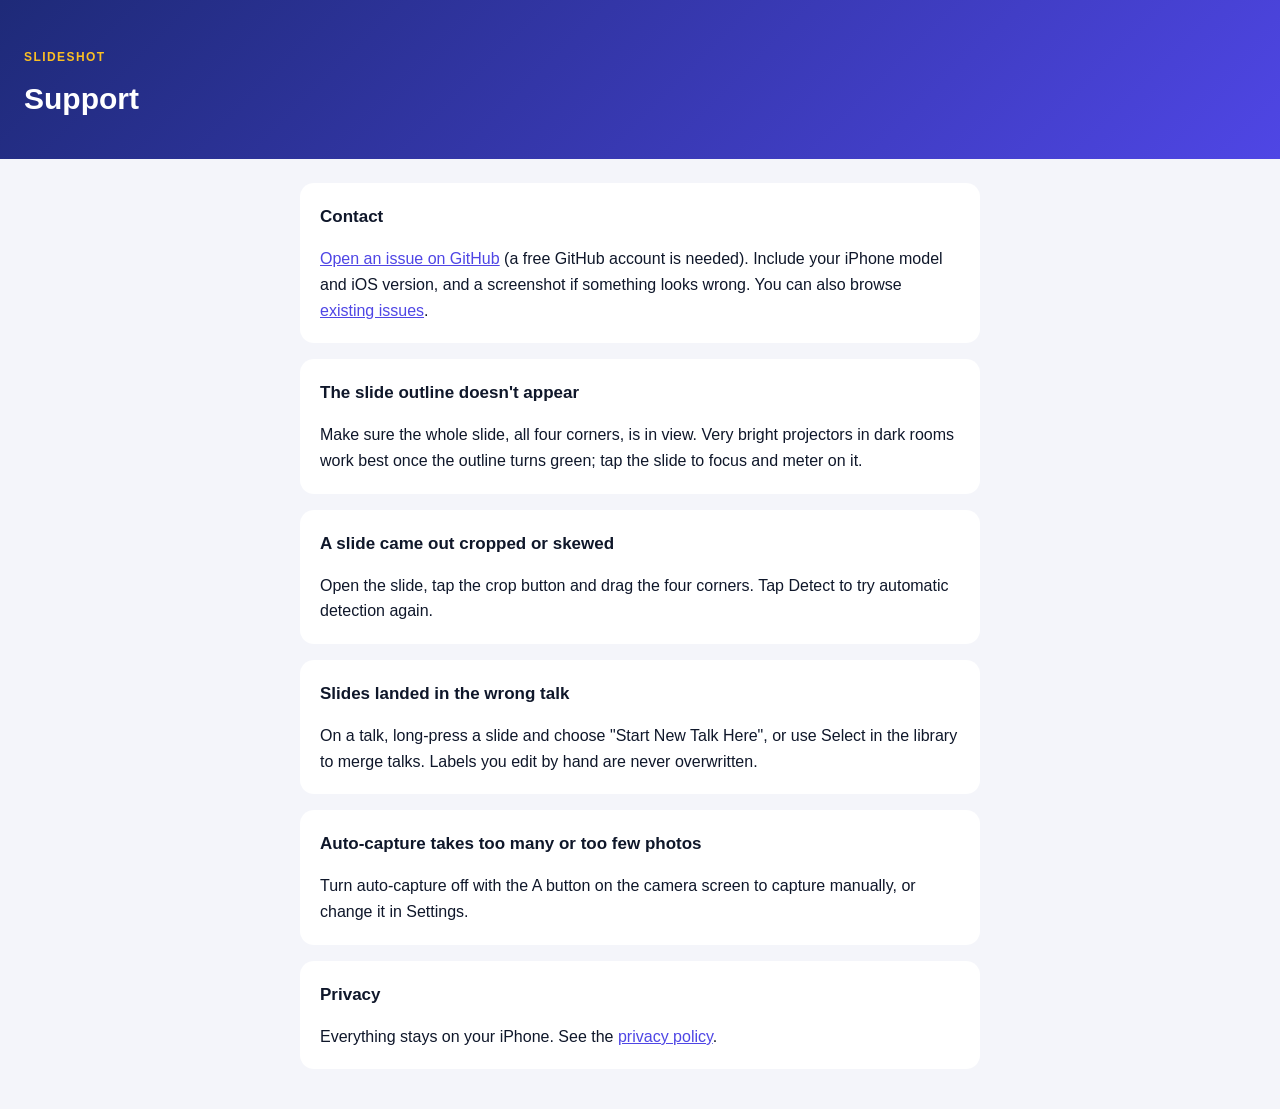
==== index.html @ e9bdc556 "Add SlideShot support and privacy pages Co-Authored-By: Claude Opus 5.5 <noreply@anthropic.com>" ====
<!doctype html>
<html lang="en">
<head>
<meta charset="utf-8">
<meta name="viewport" content="width=device-width, initial-scale=1">
<title>SlideShot</title>
<meta http-equiv="refresh" content="0; url=support.html">
<link rel="canonical" href="support.html">
</head>
<body>
<p><a href="support.html">SlideShot support</a> · <a href="privacy.html">Privacy policy</a></p>
</body>
</html>
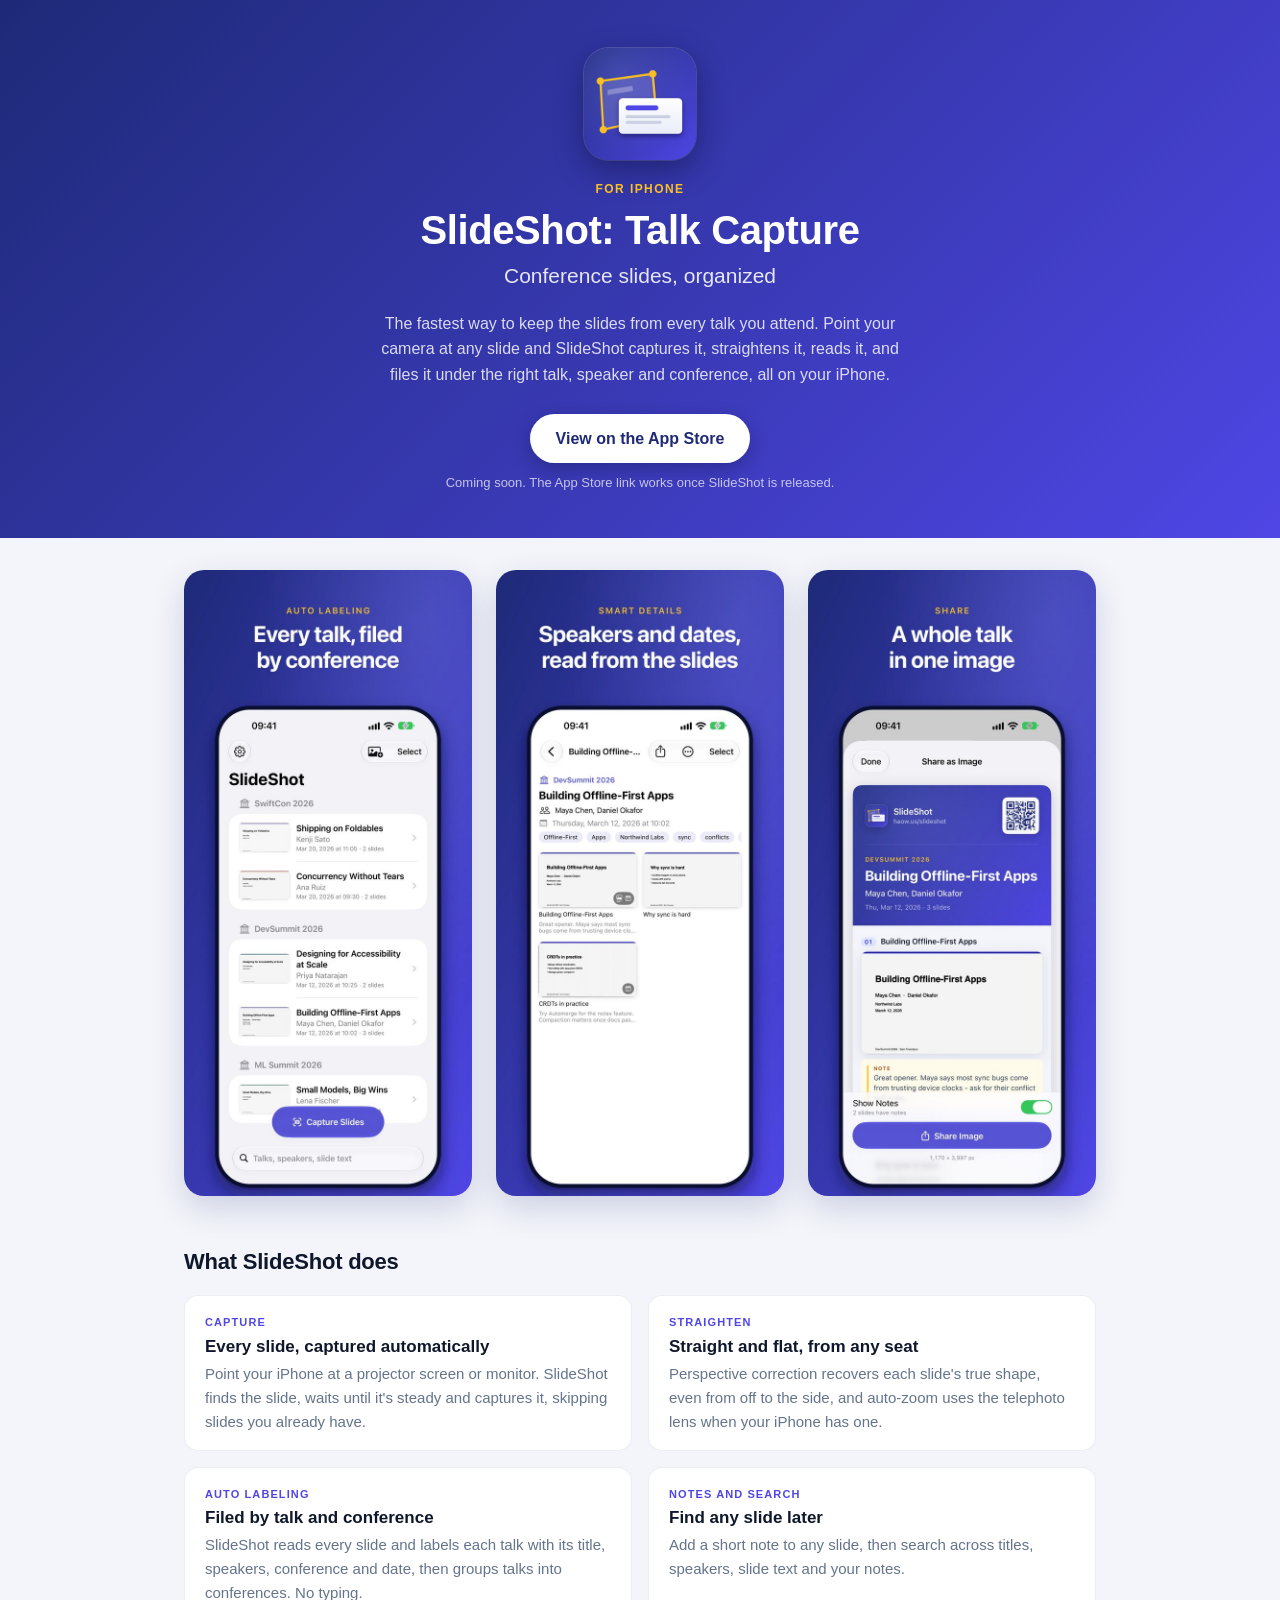
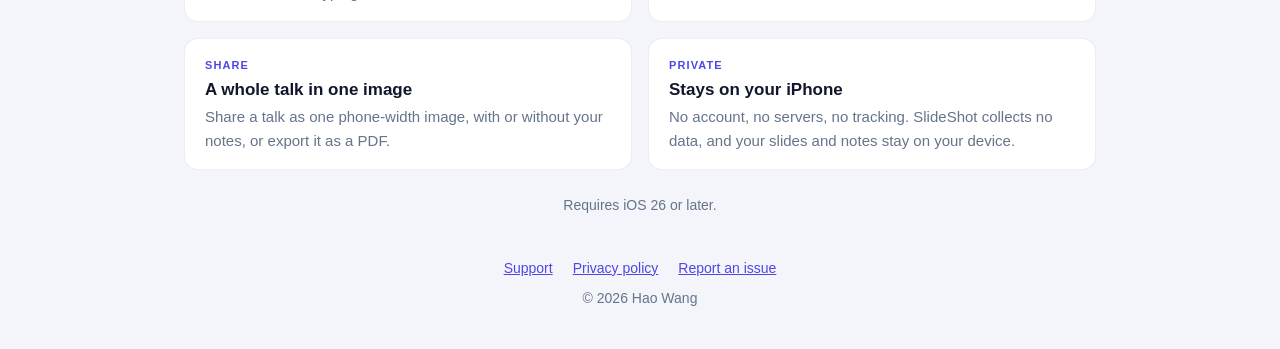
==== commit d48555e2: "Add a SlideShot landing page Replace the redirect to support.html with a product page: icon, App Sto" ====
--- a/index.html
+++ b/index.html
@@ -3,11 +3,162 @@
 <head>
 <meta charset="utf-8">
 <meta name="viewport" content="width=device-width, initial-scale=1">
-<title>SlideShot</title>
-<meta http-equiv="refresh" content="0; url=support.html">
-<link rel="canonical" href="support.html">
+<title>SlideShot: Talk Capture</title>
+<meta name="description" content="SlideShot captures the slides from every talk you attend, straightens them, and files them under the right talk, speaker and conference, all on your iPhone.">
+<meta name="color-scheme" content="light dark">
+<link rel="canonical" href="https://www.haow.us/slideshot/">
+<link rel="icon" type="image/png" href="images/icon.png">
+<link rel="apple-touch-icon" href="images/icon.png">
+<meta property="og:type" content="website">
+<meta property="og:title" content="SlideShot: Talk Capture">
+<meta property="og:description" content="Conference slides, organized. Capture, straighten and file every slide on your iPhone.">
+<meta property="og:url" content="https://www.haow.us/slideshot/">
+<meta property="og:image" content="https://www.haow.us/slideshot/images/icon.png">
+<meta name="twitter:card" content="summary">
+<style>
+  :root {
+    --ink:#0F172A; --muted:#64748B; --accent:#4F46E5; --page:#F4F5FA; --card:#fff;
+    --line:rgba(15,23,42,.07); --shadow:0 12px 32px rgba(30,42,120,.18);
+  }
+  @media (prefers-color-scheme: dark) {
+    :root {
+      --ink:#E5E7EB; --muted:#94A3B8; --accent:#A5B4FC; --page:#0B1020; --card:#151B2E;
+      --line:rgba(255,255,255,.08); --shadow:0 12px 32px rgba(0,0,0,.45);
+    }
+  }
+  * { box-sizing:border-box; }
+  html { -webkit-text-size-adjust:100%; }
+  body { margin:0; font:16px/1.6 -apple-system, BlinkMacSystemFont, "Segoe UI", sans-serif;
+         color:var(--ink); background:var(--page); overflow-wrap:break-word; }
+  a { color:var(--accent); }
+  img { display:block; max-width:100%; height:auto; }
+
+  header { background:linear-gradient(135deg,#1E2A78,#4F46E5); color:#fff; text-align:center;
+           padding:48px 24px 44px; }
+  .hero { max-width:640px; margin:0 auto; }
+  .hero .icon { width:112px; height:112px; margin:0 auto 20px; border-radius:25px;
+                box-shadow:0 10px 30px rgba(10,14,50,.45), 0 0 0 1px rgba(255,255,255,.18); }
+  .eyebrow { margin:0; color:#FBBF24; letter-spacing:.12em; font-size:12px; font-weight:600;
+             text-transform:uppercase; }
+  header h1 { margin:8px 0 0; font-size:clamp(28px, 7vw, 40px); line-height:1.15; letter-spacing:-.01em; }
+  .subtitle { margin:6px 0 0; font-size:clamp(17px, 4.4vw, 21px); color:rgba(255,255,255,.88); font-weight:500; }
+  .pitch { margin:18px auto 0; max-width:34em; color:rgba(255,255,255,.82); }
+  .store { display:inline-block; margin-top:26px; padding:12px 26px; border-radius:999px;
+           background:#fff; color:#1E2A78; font-weight:600; text-decoration:none;
+           box-shadow:0 6px 18px rgba(10,14,50,.3); }
+  .store:hover, .store:focus-visible { background:#EEF0FF; }
+  .note { margin:10px 0 0; font-size:13px; color:rgba(255,255,255,.7); }
+  @media (max-width:479px) {
+    header { padding:36px 20px 36px; }
+    .hero .icon { width:92px; height:92px; border-radius:21px; margin-bottom:16px; }
+    .pitch { font-size:15px; }
+  }
+
+  main { max-width:960px; margin:0 auto; padding:32px 24px 8px; }
+  h2 { font-size:22px; margin:8px 0 16px; letter-spacing:-.01em; }
+
+  /* Screenshots: three across on wide screens, a swipeable row on phones. */
+  .shots { list-style:none; margin:0 -24px 40px; padding:4px 24px 18px; display:grid;
+           grid-auto-flow:column; grid-auto-columns:min(64%, 280px); gap:16px;
+           overflow-x:auto; scroll-snap-type:x mandatory; scroll-padding:0 24px;
+           -webkit-overflow-scrolling:touch; scrollbar-width:none; }
+  .shots::-webkit-scrollbar { display:none; }
+  .shots li { scroll-snap-align:start; }
+  .shots img { width:100%; border-radius:20px; box-shadow:var(--shadow); }
+  @media (min-width:720px) {
+    .shots { grid-auto-flow:row; grid-template-columns:repeat(3, 1fr); grid-auto-columns:auto;
+             gap:24px; margin:0 0 48px; padding:0; overflow:visible; }
+  }
+
+  .features { list-style:none; margin:0 0 24px; padding:0; display:grid; gap:14px; }
+  @media (min-width:640px) { .features { grid-template-columns:repeat(2, 1fr); gap:16px; } }
+  .features li { background:var(--card); border-radius:14px; padding:18px 20px 16px;
+                 border:1px solid var(--line); }
+  .features .tag { margin:0; color:var(--accent); letter-spacing:.1em; font-size:11px;
+                   font-weight:700; text-transform:uppercase; }
+  .features h3 { margin:4px 0 4px; font-size:17px; line-height:1.3; }
+  .features p { margin:0; color:var(--muted); font-size:15px; }
+  .req { margin:0 0 8px; color:var(--muted); font-size:14px; text-align:center; }
+
+  footer { max-width:960px; margin:0 auto; padding:24px 24px 40px; text-align:center;
+           color:var(--muted); font-size:14px; }
+  footer nav { display:flex; flex-wrap:wrap; justify-content:center; gap:6px 20px; margin-bottom:8px; }
+  footer p { margin:0; }
+</style>
 </head>
 <body>
-<p><a href="support.html">SlideShot support</a> · <a href="privacy.html">Privacy policy</a></p>
+<header>
+  <div class="hero">
+    <img class="icon" src="images/icon.png" width="112" height="112" alt="SlideShot app icon">
+    <p class="eyebrow">For iPhone</p>
+    <h1>SlideShot: Talk Capture</h1>
+    <p class="subtitle">Conference slides, organized</p>
+    <p class="pitch">The fastest way to keep the slides from every talk you attend. Point your camera
+    at any slide and SlideShot captures it, straightens it, reads it, and files it under the right
+    talk, speaker and conference, all on your iPhone.</p>
+    <a class="store" href="https://apps.apple.com/app/id6838167258">View on the App Store</a>
+    <p class="note">Coming soon. The App Store link works once SlideShot is released.</p>
+  </div>
+</header>
+
+<main>
+  <ul class="shots" aria-label="Screenshots">
+    <li><img src="images/library.jpg" width="600" height="1304" loading="lazy"
+      alt="The SlideShot library, with talks grouped under SwiftCon 2026, DevSummit 2026 and ML Summit 2026"></li>
+    <li><img src="images/talk.jpg" width="600" height="1304" loading="lazy"
+      alt="A talk page showing its title, speakers, date and slides, all read from the slides"></li>
+    <li><img src="images/share.jpg" width="600" height="1304" loading="lazy"
+      alt="Sharing a whole talk as one long image, with notes"></li>
+  </ul>
+
+  <h2>What SlideShot does</h2>
+  <ul class="features">
+    <li>
+      <p class="tag">Capture</p>
+      <h3>Every slide, captured automatically</h3>
+      <p>Point your iPhone at a projector screen or monitor. SlideShot finds the slide, waits until
+      it's steady and captures it, skipping slides you already have.</p>
+    </li>
+    <li>
+      <p class="tag">Straighten</p>
+      <h3>Straight and flat, from any seat</h3>
+      <p>Perspective correction recovers each slide's true shape, even from off to the side, and
+      auto-zoom uses the telephoto lens when your iPhone has one.</p>
+    </li>
+    <li>
+      <p class="tag">Auto labeling</p>
+      <h3>Filed by talk and conference</h3>
+      <p>SlideShot reads every slide and labels each talk with its title, speakers, conference and
+      date, then groups talks into conferences. No typing.</p>
+    </li>
+    <li>
+      <p class="tag">Notes and search</p>
+      <h3>Find any slide later</h3>
+      <p>Add a short note to any slide, then search across titles, speakers, slide text and your
+      notes.</p>
+    </li>
+    <li>
+      <p class="tag">Share</p>
+      <h3>A whole talk in one image</h3>
+      <p>Share a talk as one phone-width image, with or without your notes, or export it as a PDF.</p>
+    </li>
+    <li>
+      <p class="tag">Private</p>
+      <h3>Stays on your iPhone</h3>
+      <p>No account, no servers, no tracking. SlideShot collects no data, and your slides and notes
+      stay on your device.</p>
+    </li>
+  </ul>
+  <p class="req">Requires iOS 26 or later.</p>
+</main>
+
+<footer>
+  <nav aria-label="More">
+    <a href="support.html">Support</a>
+    <a href="privacy.html">Privacy policy</a>
+    <a href="https://github.com/chapter09/slideshot/issues">Report an issue</a>
+  </nav>
+  <p>© 2026 Hao Wang</p>
+</footer>
 </body>
 </html>
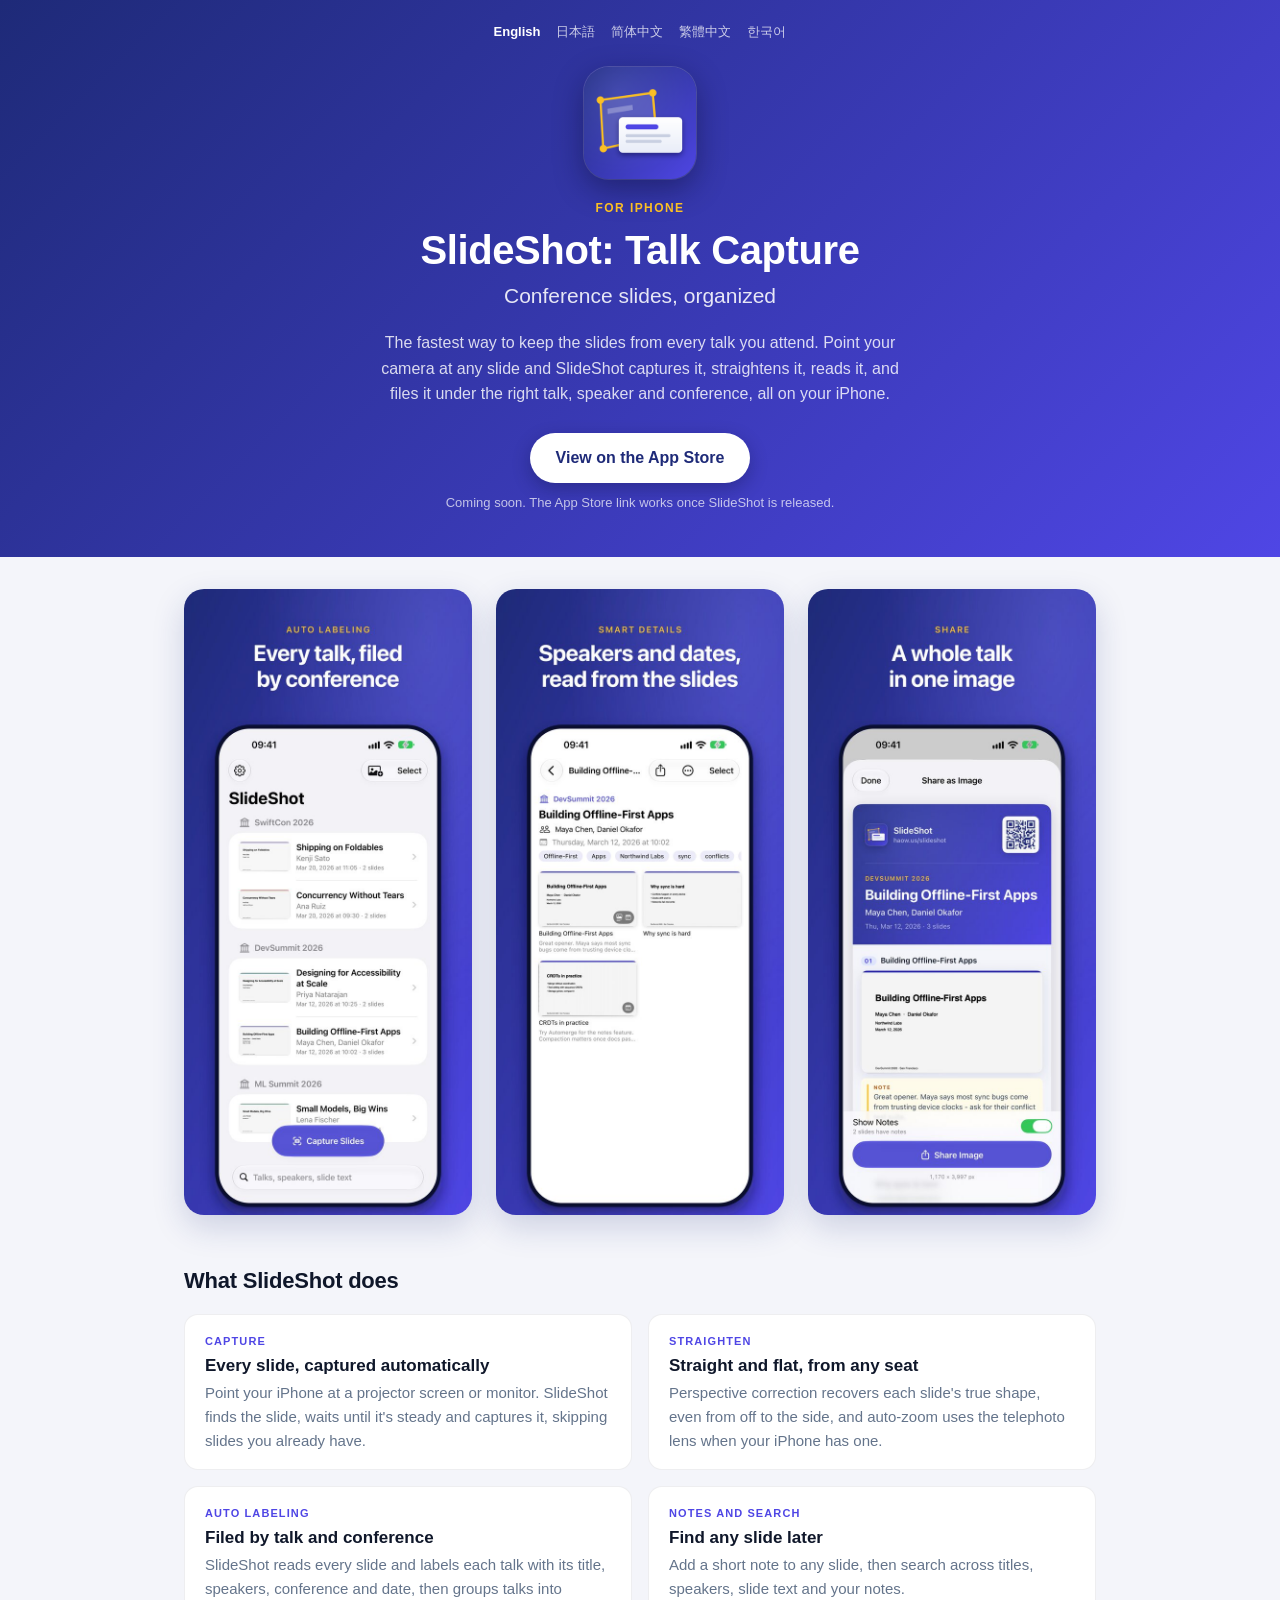
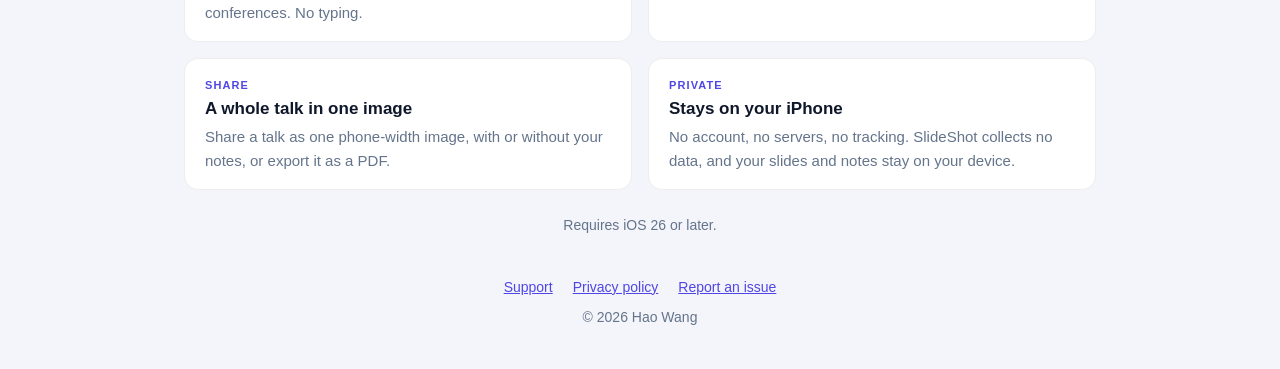
==== commit 7e78c4af: "Add Japanese, Chinese and Korean versions of the pages Each page (home, support, privacy) now also e" ====
--- a/index.html
+++ b/index.html
@@ -7,87 +7,32 @@
 <meta name="description" content="SlideShot captures the slides from every talk you attend, straightens them, and files them under the right talk, speaker and conference, all on your iPhone.">
 <meta name="color-scheme" content="light dark">
 <link rel="canonical" href="https://www.haow.us/slideshot/">
+<link rel="alternate" hreflang="en" href="https://www.haow.us/slideshot/">
+<link rel="alternate" hreflang="ja" href="https://www.haow.us/slideshot/ja/">
+<link rel="alternate" hreflang="zh-Hans" href="https://www.haow.us/slideshot/zh-hans/">
+<link rel="alternate" hreflang="zh-Hant" href="https://www.haow.us/slideshot/zh-hant/">
+<link rel="alternate" hreflang="ko" href="https://www.haow.us/slideshot/ko/">
+<link rel="alternate" hreflang="x-default" href="https://www.haow.us/slideshot/">
 <link rel="icon" type="image/png" href="images/icon.png">
 <link rel="apple-touch-icon" href="images/icon.png">
+<link rel="stylesheet" href="home.css">
 <meta property="og:type" content="website">
+<meta property="og:locale" content="en_US">
 <meta property="og:title" content="SlideShot: Talk Capture">
 <meta property="og:description" content="Conference slides, organized. Capture, straighten and file every slide on your iPhone.">
 <meta property="og:url" content="https://www.haow.us/slideshot/">
 <meta property="og:image" content="https://www.haow.us/slideshot/images/icon.png">
 <meta name="twitter:card" content="summary">
-<style>
-  :root {
-    --ink:#0F172A; --muted:#64748B; --accent:#4F46E5; --page:#F4F5FA; --card:#fff;
-    --line:rgba(15,23,42,.07); --shadow:0 12px 32px rgba(30,42,120,.18);
-  }
-  @media (prefers-color-scheme: dark) {
-    :root {
-      --ink:#E5E7EB; --muted:#94A3B8; --accent:#A5B4FC; --page:#0B1020; --card:#151B2E;
-      --line:rgba(255,255,255,.08); --shadow:0 12px 32px rgba(0,0,0,.45);
-    }
-  }
-  * { box-sizing:border-box; }
-  html { -webkit-text-size-adjust:100%; }
-  body { margin:0; font:16px/1.6 -apple-system, BlinkMacSystemFont, "Segoe UI", sans-serif;
-         color:var(--ink); background:var(--page); overflow-wrap:break-word; }
-  a { color:var(--accent); }
-  img { display:block; max-width:100%; height:auto; }
-
-  header { background:linear-gradient(135deg,#1E2A78,#4F46E5); color:#fff; text-align:center;
-           padding:48px 24px 44px; }
-  .hero { max-width:640px; margin:0 auto; }
-  .hero .icon { width:112px; height:112px; margin:0 auto 20px; border-radius:25px;
-                box-shadow:0 10px 30px rgba(10,14,50,.45), 0 0 0 1px rgba(255,255,255,.18); }
-  .eyebrow { margin:0; color:#FBBF24; letter-spacing:.12em; font-size:12px; font-weight:600;
-             text-transform:uppercase; }
-  header h1 { margin:8px 0 0; font-size:clamp(28px, 7vw, 40px); line-height:1.15; letter-spacing:-.01em; }
-  .subtitle { margin:6px 0 0; font-size:clamp(17px, 4.4vw, 21px); color:rgba(255,255,255,.88); font-weight:500; }
-  .pitch { margin:18px auto 0; max-width:34em; color:rgba(255,255,255,.82); }
-  .store { display:inline-block; margin-top:26px; padding:12px 26px; border-radius:999px;
-           background:#fff; color:#1E2A78; font-weight:600; text-decoration:none;
-           box-shadow:0 6px 18px rgba(10,14,50,.3); }
-  .store:hover, .store:focus-visible { background:#EEF0FF; }
-  .note { margin:10px 0 0; font-size:13px; color:rgba(255,255,255,.7); }
-  @media (max-width:479px) {
-    header { padding:36px 20px 36px; }
-    .hero .icon { width:92px; height:92px; border-radius:21px; margin-bottom:16px; }
-    .pitch { font-size:15px; }
-  }
-
-  main { max-width:960px; margin:0 auto; padding:32px 24px 8px; }
-  h2 { font-size:22px; margin:8px 0 16px; letter-spacing:-.01em; }
-
-  /* Screenshots: three across on wide screens, a swipeable row on phones. */
-  .shots { list-style:none; margin:0 -24px 40px; padding:4px 24px 18px; display:grid;
-           grid-auto-flow:column; grid-auto-columns:min(64%, 280px); gap:16px;
-           overflow-x:auto; scroll-snap-type:x mandatory; scroll-padding:0 24px;
-           -webkit-overflow-scrolling:touch; scrollbar-width:none; }
-  .shots::-webkit-scrollbar { display:none; }
-  .shots li { scroll-snap-align:start; }
-  .shots img { width:100%; border-radius:20px; box-shadow:var(--shadow); }
-  @media (min-width:720px) {
-    .shots { grid-auto-flow:row; grid-template-columns:repeat(3, 1fr); grid-auto-columns:auto;
-             gap:24px; margin:0 0 48px; padding:0; overflow:visible; }
-  }
-
-  .features { list-style:none; margin:0 0 24px; padding:0; display:grid; gap:14px; }
-  @media (min-width:640px) { .features { grid-template-columns:repeat(2, 1fr); gap:16px; } }
-  .features li { background:var(--card); border-radius:14px; padding:18px 20px 16px;
-                 border:1px solid var(--line); }
-  .features .tag { margin:0; color:var(--accent); letter-spacing:.1em; font-size:11px;
-                   font-weight:700; text-transform:uppercase; }
-  .features h3 { margin:4px 0 4px; font-size:17px; line-height:1.3; }
-  .features p { margin:0; color:var(--muted); font-size:15px; }
-  .req { margin:0 0 8px; color:var(--muted); font-size:14px; text-align:center; }
-
-  footer { max-width:960px; margin:0 auto; padding:24px 24px 40px; text-align:center;
-           color:var(--muted); font-size:14px; }
-  footer nav { display:flex; flex-wrap:wrap; justify-content:center; gap:6px 20px; margin-bottom:8px; }
-  footer p { margin:0; }
-</style>
 </head>
 <body>
 <header>
+  <nav class="langs" aria-label="Language">
+    <a href="./" hreflang="en" lang="en" aria-current="page">English</a>
+    <a href="ja/" hreflang="ja" lang="ja">日本語</a>
+    <a href="zh-hans/" hreflang="zh-Hans" lang="zh-Hans">简体中文</a>
+    <a href="zh-hant/" hreflang="zh-Hant" lang="zh-Hant">繁體中文</a>
+    <a href="ko/" hreflang="ko" lang="ko">한국어</a>
+  </nav>
   <div class="hero">
     <img class="icon" src="images/icon.png" width="112" height="112" alt="SlideShot app icon">
     <p class="eyebrow">For iPhone</p>
--- a/home.css
+++ b/home.css
@@ -0,0 +1,88 @@
+/* The landing page (index.html in every language folder). */
+:root {
+  --ink:#0F172A; --muted:#64748B; --accent:#4F46E5; --page:#F4F5FA; --card:#fff;
+  --line:rgba(15,23,42,.07); --shadow:0 12px 32px rgba(30,42,120,.18);
+}
+@media (prefers-color-scheme: dark) {
+  :root {
+    --ink:#E5E7EB; --muted:#94A3B8; --accent:#A5B4FC; --page:#0B1020; --card:#151B2E;
+    --line:rgba(255,255,255,.08); --shadow:0 12px 32px rgba(0,0,0,.45);
+  }
+}
+* { box-sizing:border-box; }
+html { -webkit-text-size-adjust:100%; }
+body { margin:0; font:16px/1.6 -apple-system, BlinkMacSystemFont, "Segoe UI", sans-serif;
+       color:var(--ink); background:var(--page); overflow-wrap:break-word; }
+a { color:var(--accent); }
+img { display:block; max-width:100%; height:auto; }
+
+header { background:linear-gradient(135deg,#1E2A78,#4F46E5); color:#fff; text-align:center;
+         padding:48px 24px 44px; }
+.hero { max-width:640px; margin:0 auto; }
+.hero .icon { width:112px; height:112px; margin:0 auto 20px; border-radius:25px;
+              box-shadow:0 10px 30px rgba(10,14,50,.45), 0 0 0 1px rgba(255,255,255,.18); }
+.eyebrow { margin:0; color:#FBBF24; letter-spacing:.12em; font-size:12px; font-weight:600;
+           text-transform:uppercase; }
+header h1 { margin:8px 0 0; font-size:clamp(28px, 7vw, 40px); line-height:1.15; letter-spacing:-.01em; }
+.subtitle { margin:6px 0 0; font-size:clamp(17px, 4.4vw, 21px); color:rgba(255,255,255,.88); font-weight:500; }
+.pitch { margin:18px auto 0; max-width:34em; color:rgba(255,255,255,.82); }
+.store { display:inline-block; margin-top:26px; padding:12px 26px; border-radius:999px;
+         background:#fff; color:#1E2A78; font-weight:600; text-decoration:none;
+         box-shadow:0 6px 18px rgba(10,14,50,.3); }
+.store:hover, .store:focus-visible { background:#EEF0FF; }
+.note { margin:10px 0 0; font-size:13px; color:rgba(255,255,255,.7); }
+
+/* Language menu at the top of the header. */
+.langs { display:flex; flex-wrap:wrap; justify-content:center; gap:2px 16px;
+         margin:-28px auto 24px; font-size:13px; line-height:1.8; }
+.langs a { color:rgba(255,255,255,.75); text-decoration:none; }
+.langs a:hover, .langs a:focus-visible { color:#fff; text-decoration:underline; }
+.langs a[aria-current] { color:#fff; font-weight:600; }
+
+@media (max-width:479px) {
+  header { padding:36px 20px 36px; }
+  .langs { margin:-22px auto 18px; gap:2px 12px; }
+  .hero .icon { width:92px; height:92px; border-radius:21px; margin-bottom:16px; }
+  .pitch { font-size:15px; }
+}
+
+main { max-width:960px; margin:0 auto; padding:32px 24px 8px; }
+h2 { font-size:22px; margin:8px 0 16px; letter-spacing:-.01em; }
+
+/* Screenshots: three across on wide screens, a swipeable row on phones. */
+.shots { list-style:none; margin:0 -24px 40px; padding:4px 24px 18px; display:grid;
+         grid-auto-flow:column; grid-auto-columns:min(64%, 280px); gap:16px;
+         overflow-x:auto; scroll-snap-type:x mandatory; scroll-padding:0 24px;
+         -webkit-overflow-scrolling:touch; scrollbar-width:none; }
+.shots::-webkit-scrollbar { display:none; }
+.shots li { scroll-snap-align:start; }
+.shots img { width:100%; border-radius:20px; box-shadow:var(--shadow); }
+@media (min-width:720px) {
+  .shots { grid-auto-flow:row; grid-template-columns:repeat(3, 1fr); grid-auto-columns:auto;
+           gap:24px; margin:0 0 48px; padding:0; overflow:visible; }
+}
+
+.features { list-style:none; margin:0 0 24px; padding:0; display:grid; gap:14px; }
+@media (min-width:640px) { .features { grid-template-columns:repeat(2, 1fr); gap:16px; } }
+.features li { background:var(--card); border-radius:14px; padding:18px 20px 16px;
+               border:1px solid var(--line); }
+.features .tag { margin:0; color:var(--accent); letter-spacing:.1em; font-size:11px;
+                 font-weight:700; text-transform:uppercase; }
+.features h3 { margin:4px 0 4px; font-size:17px; line-height:1.3; }
+.features p { margin:0; color:var(--muted); font-size:15px; }
+.req { margin:0 0 8px; color:var(--muted); font-size:14px; text-align:center; }
+
+footer { max-width:960px; margin:0 auto; padding:24px 24px 40px; text-align:center;
+         color:var(--muted); font-size:14px; }
+footer nav { display:flex; flex-wrap:wrap; justify-content:center; gap:6px 20px; margin-bottom:8px; }
+footer p { margin:0; }
+
+/* Chinese, Japanese and Korean: the right fonts on Windows and Android too, and no capitals
+   forced onto "iPhone". */
+html:lang(ja) body { font-family:-apple-system, BlinkMacSystemFont, "Hiragino Sans", "Hiragino Kaku Gothic ProN", "Segoe UI", "Yu Gothic UI", Meiryo, "Noto Sans JP", sans-serif; }
+html:lang(zh-Hans) body { font-family:-apple-system, BlinkMacSystemFont, "PingFang SC", "Segoe UI", "Microsoft YaHei", "Noto Sans SC", sans-serif; }
+html:lang(zh-Hant) body { font-family:-apple-system, BlinkMacSystemFont, "PingFang TC", "Segoe UI", "Microsoft JhengHei", "Noto Sans TC", sans-serif; }
+html:lang(ko) body { font-family:-apple-system, BlinkMacSystemFont, "Apple SD Gothic Neo", "Segoe UI", "Malgun Gothic", "Noto Sans KR", sans-serif;
+                     word-break:keep-all; }
+html:not(:lang(en)) .eyebrow { text-transform:none; letter-spacing:.06em; }
+html:not(:lang(en)) .features .tag { letter-spacing:.04em; }
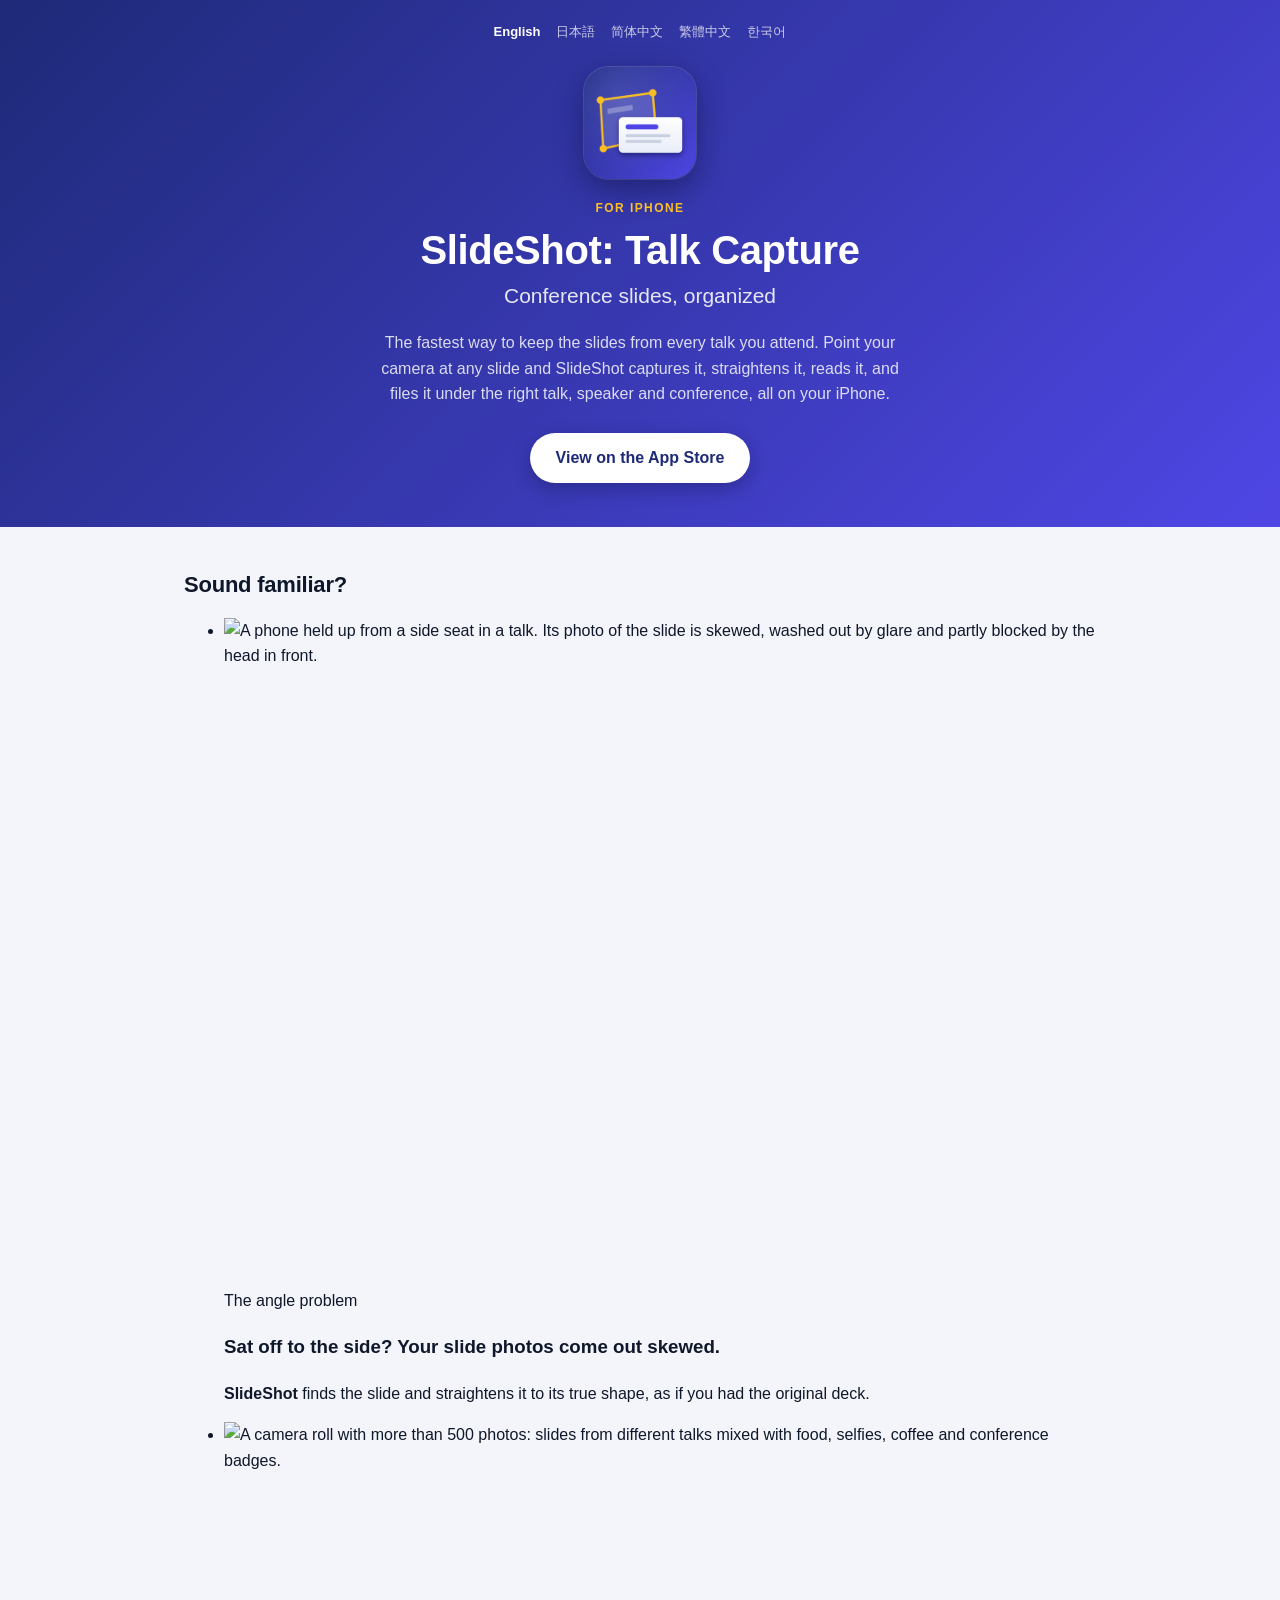
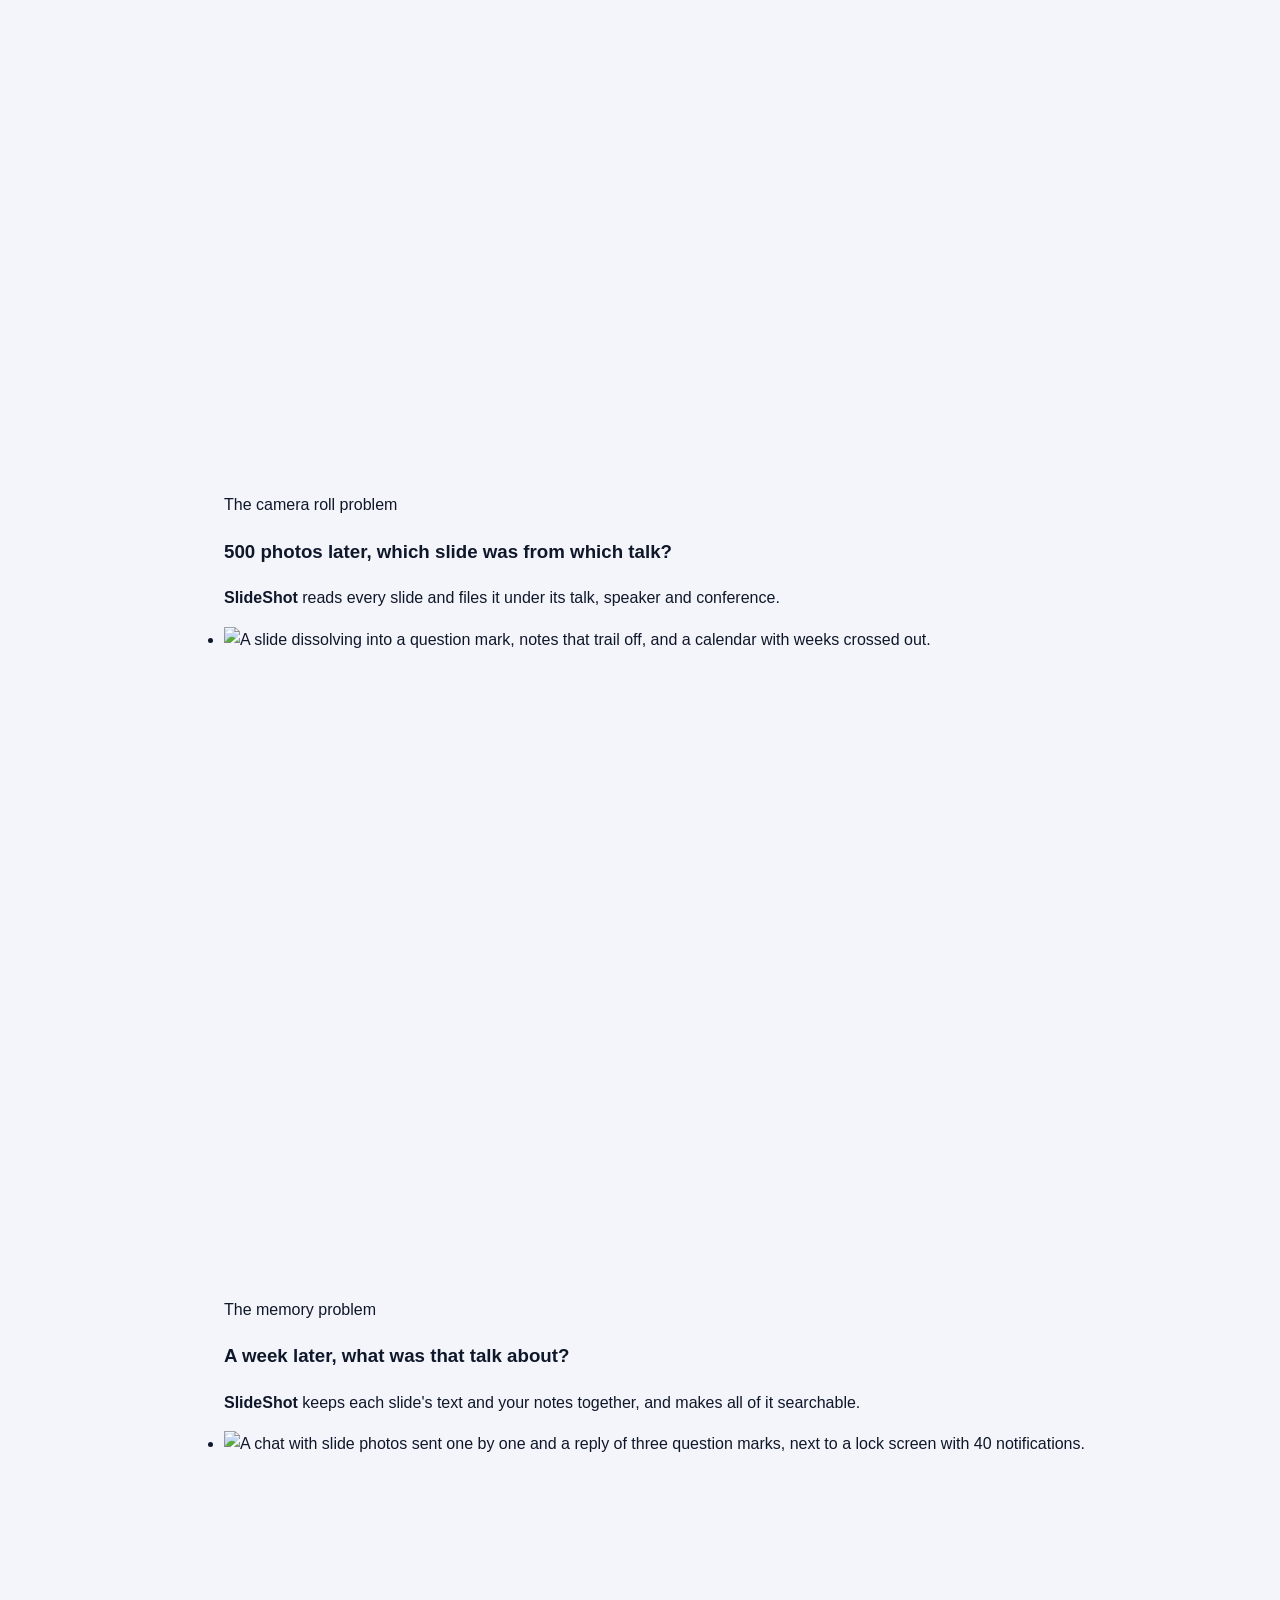
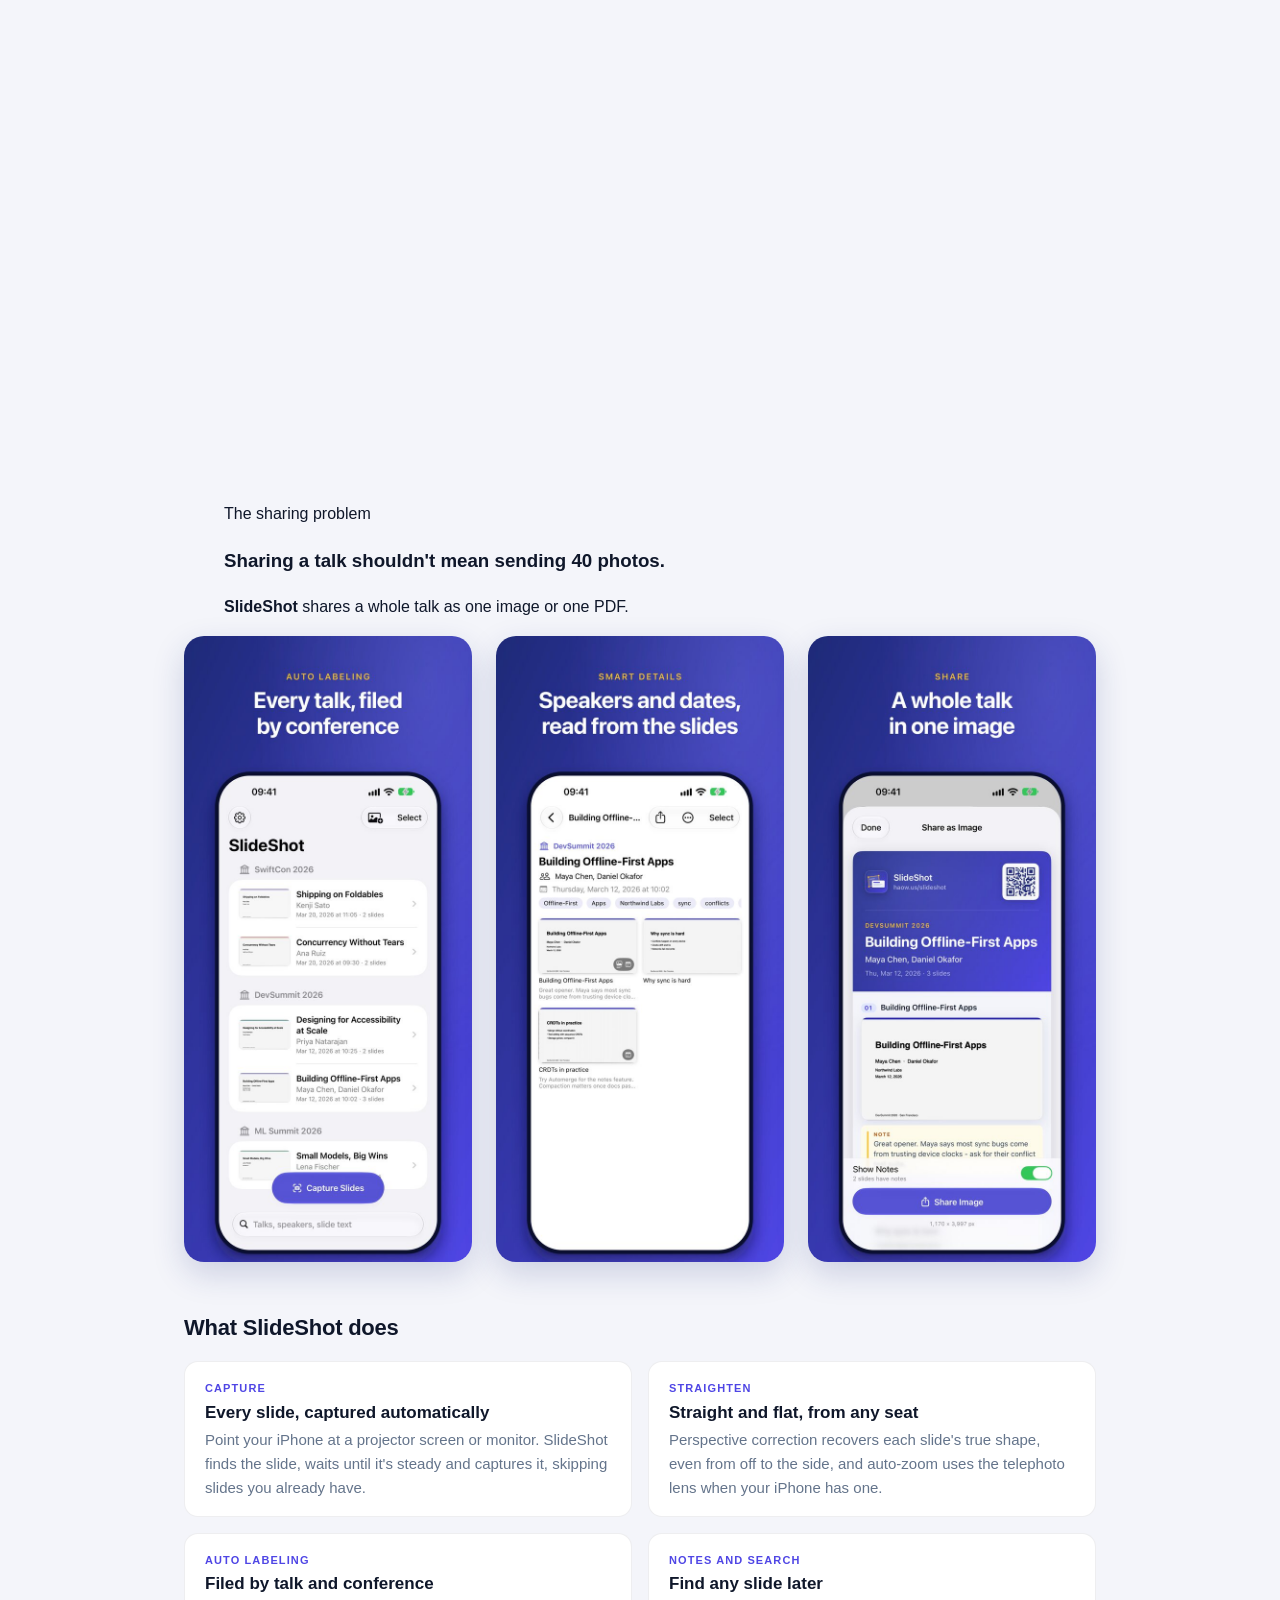
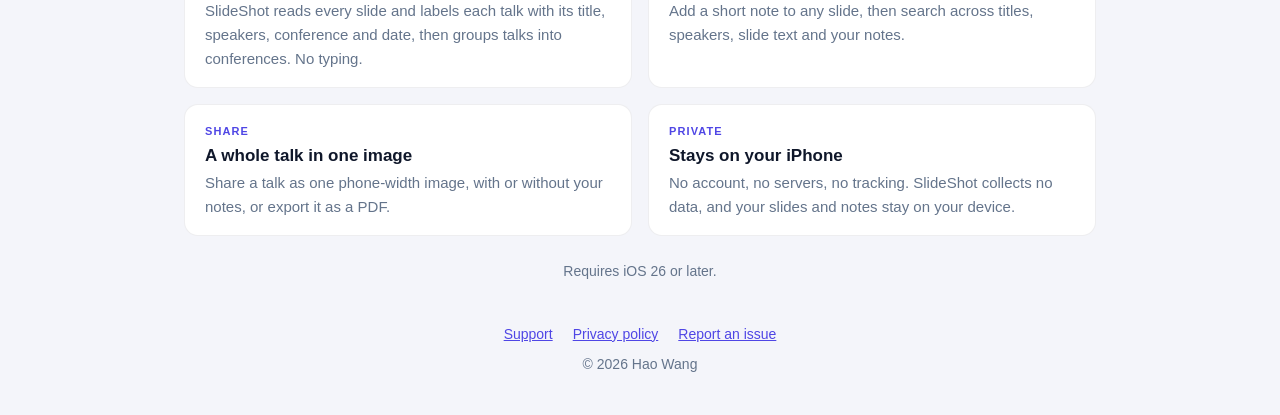
==== commit c0950011: "Remove the coming-soon note now that SlideShot is on the App Store Co-Authored-By: Claude Opus 5.5 <" ====
--- a/index.html
+++ b/index.html
@@ -15,7 +15,7 @@
 <link rel="alternate" hreflang="x-default" href="https://www.haow.us/slideshot/">
 <link rel="icon" type="image/png" href="images/icon.png">
 <link rel="apple-touch-icon" href="images/icon.png">
-<link rel="stylesheet" href="home.css">
+<link rel="stylesheet" href="home.css?v=2">
 <meta property="og:type" content="website">
 <meta property="og:locale" content="en_US">
 <meta property="og:title" content="SlideShot: Talk Capture">
@@ -42,11 +42,50 @@
     at any slide and SlideShot captures it, straightens it, reads it, and files it under the right
     talk, speaker and conference, all on your iPhone.</p>
     <a class="store" href="https://apps.apple.com/app/id6838167258">View on the App Store</a>
-    <p class="note">Coming soon. The App Store link works once SlideShot is released.</p>
   </div>
 </header>
 
 <main>
+  <h2>Sound familiar?</h2>
+  <ul class="problems">
+    <li>
+      <img src="images/why-angle.webp" width="1200" height="900"
+        alt="A phone held up from a side seat in a talk. Its photo of the slide is skewed, washed out by glare and partly blocked by the head in front.">
+      <div class="body">
+        <p class="tag">The angle problem</p>
+        <h3>Sat off to the side? Your slide photos come out skewed.</h3>
+        <p class="fix"><strong>SlideShot</strong> finds the slide and straightens it to its true shape, as if you had the original deck.</p>
+      </div>
+    </li>
+    <li>
+      <img src="images/why-camera-roll.webp" width="1200" height="900"
+        alt="A camera roll with more than 500 photos: slides from different talks mixed with food, selfies, coffee and conference badges.">
+      <div class="body">
+        <p class="tag">The camera roll problem</p>
+        <h3>500 photos later, which slide was from which talk?</h3>
+        <p class="fix"><strong>SlideShot</strong> reads every slide and files it under its talk, speaker and conference.</p>
+      </div>
+    </li>
+    <li>
+      <img src="images/why-memory.webp" width="1200" height="900" loading="lazy"
+        alt="A slide dissolving into a question mark, notes that trail off, and a calendar with weeks crossed out.">
+      <div class="body">
+        <p class="tag">The memory problem</p>
+        <h3>A week later, what was that talk about?</h3>
+        <p class="fix"><strong>SlideShot</strong> keeps each slide&#x27;s text and your notes together, and makes all of it searchable.</p>
+      </div>
+    </li>
+    <li>
+      <img src="images/why-sharing.webp" width="1200" height="900" loading="lazy"
+        alt="A chat with slide photos sent one by one and a reply of three question marks, next to a lock screen with 40 notifications.">
+      <div class="body">
+        <p class="tag">The sharing problem</p>
+        <h3>Sharing a talk shouldn&#x27;t mean sending 40 photos.</h3>
+        <p class="fix"><strong>SlideShot</strong> shares a whole talk as one image or one PDF.</p>
+      </div>
+    </li>
+  </ul>
+
   <ul class="shots" aria-label="Screenshots">
     <li><img src="images/library.jpg" width="600" height="1304" loading="lazy"
       alt="The SlideShot library, with talks grouped under SwiftCon 2026, DevSummit 2026 and ML Summit 2026"></li>
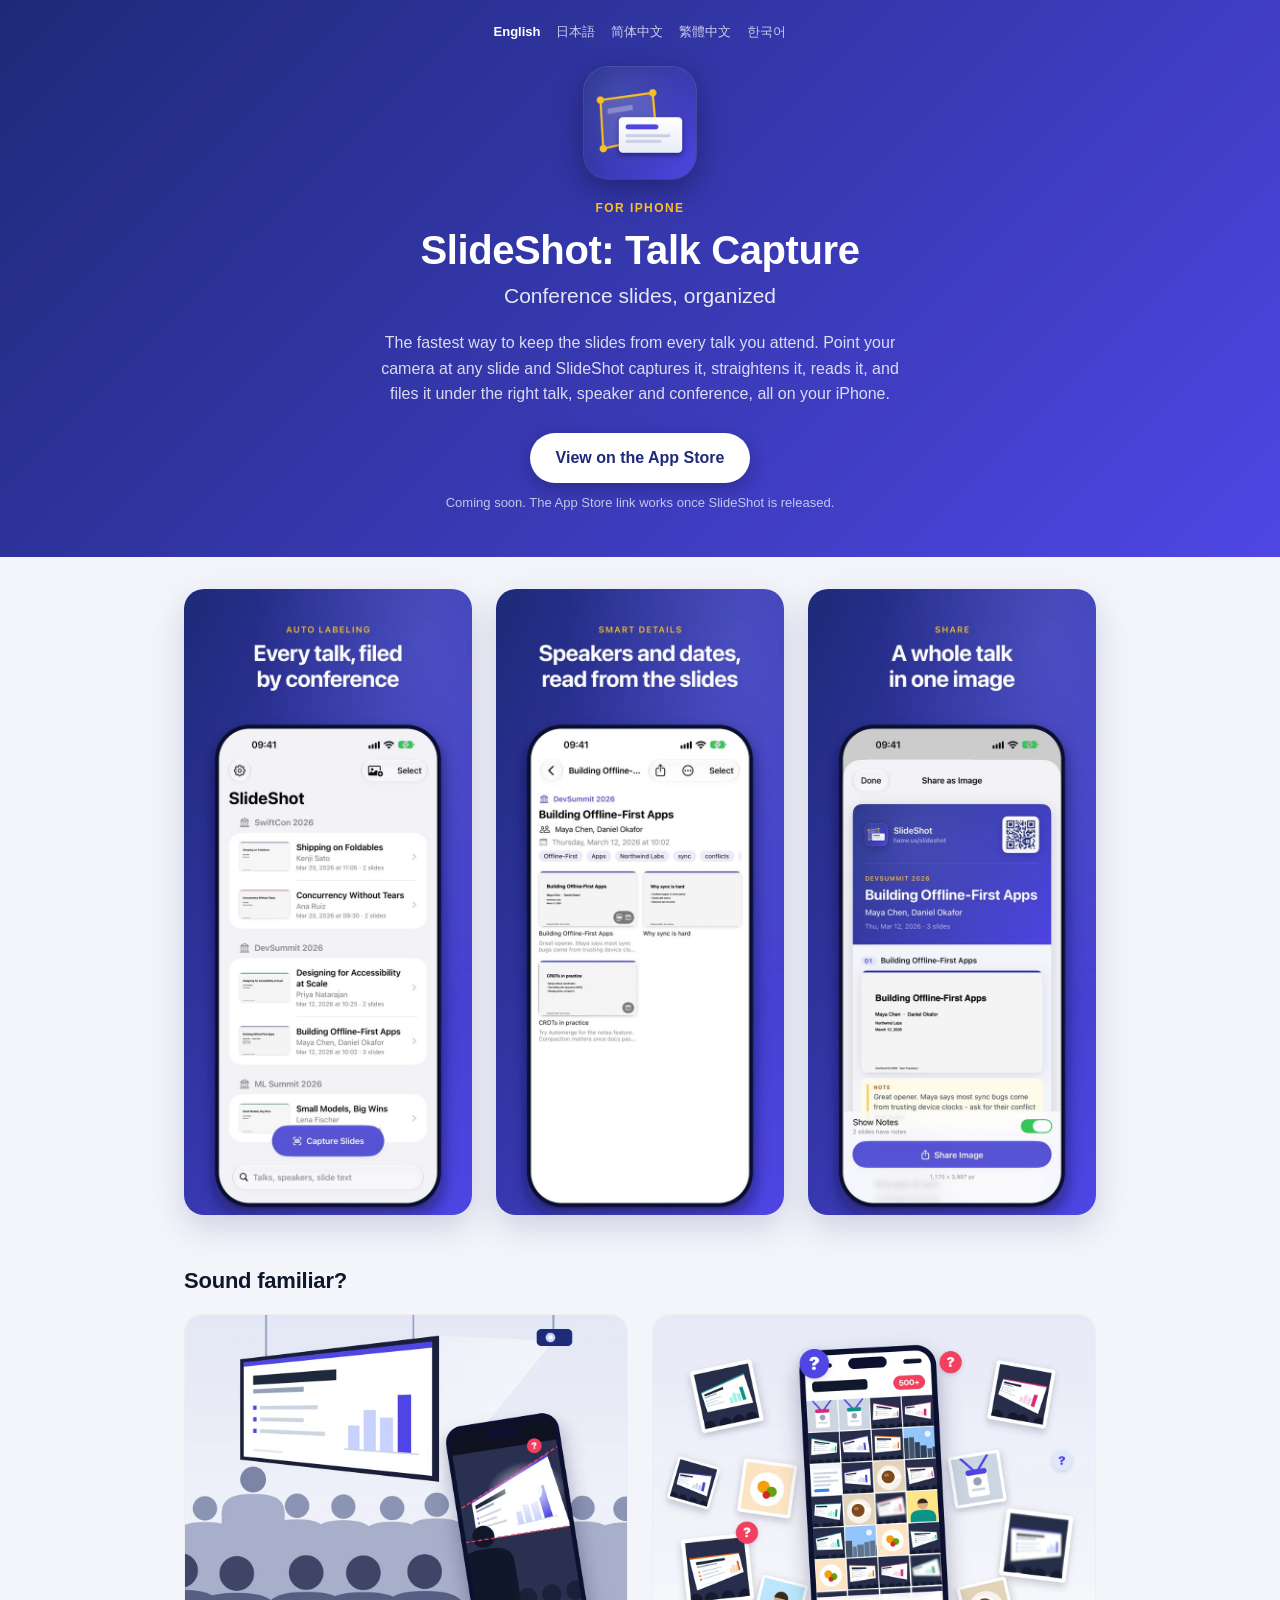
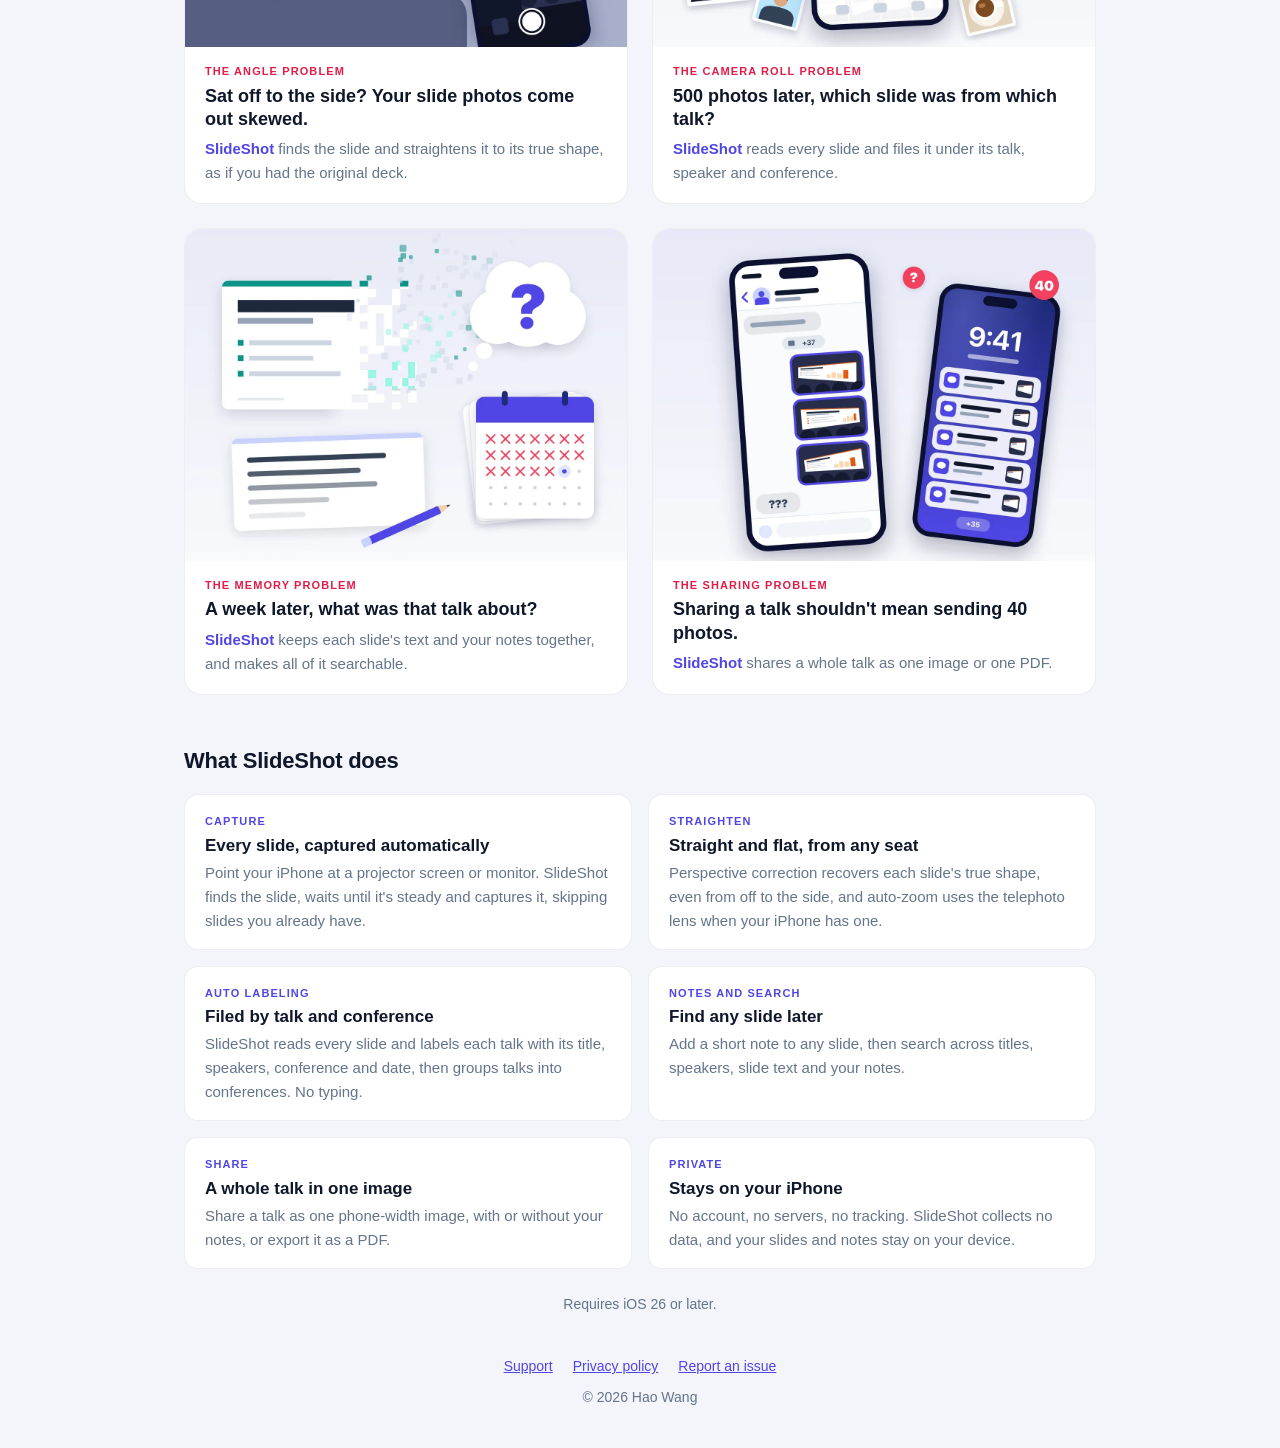
==== commit 28b7e5d0: "Add a "Sound familiar?" section to the landing pages Four illustrations of the problems SlideShot so" ====
--- a/index.html
+++ b/index.html
@@ -15,7 +15,7 @@
 <link rel="alternate" hreflang="x-default" href="https://www.haow.us/slideshot/">
 <link rel="icon" type="image/png" href="images/icon.png">
 <link rel="apple-touch-icon" href="images/icon.png">
-<link rel="stylesheet" href="home.css?v=2">
+<link rel="stylesheet" href="home.css">
 <meta property="og:type" content="website">
 <meta property="og:locale" content="en_US">
 <meta property="og:title" content="SlideShot: Talk Capture">
@@ -42,14 +42,24 @@
     at any slide and SlideShot captures it, straightens it, reads it, and files it under the right
     talk, speaker and conference, all on your iPhone.</p>
     <a class="store" href="https://apps.apple.com/app/id6838167258">View on the App Store</a>
+    <p class="note">Coming soon. The App Store link works once SlideShot is released.</p>
   </div>
 </header>
 
 <main>
+  <ul class="shots" aria-label="Screenshots">
+    <li><img src="images/library.jpg" width="600" height="1304" loading="lazy"
+      alt="The SlideShot library, with talks grouped under SwiftCon 2026, DevSummit 2026 and ML Summit 2026"></li>
+    <li><img src="images/talk.jpg" width="600" height="1304" loading="lazy"
+      alt="A talk page showing its title, speakers, date and slides, all read from the slides"></li>
+    <li><img src="images/share.jpg" width="600" height="1304" loading="lazy"
+      alt="Sharing a whole talk as one long image, with notes"></li>
+  </ul>
+
   <h2>Sound familiar?</h2>
   <ul class="problems">
     <li>
-      <img src="images/why-angle.webp" width="1200" height="900"
+      <img src="images/why-angle.webp" width="1200" height="900" loading="lazy"
         alt="A phone held up from a side seat in a talk. Its photo of the slide is skewed, washed out by glare and partly blocked by the head in front.">
       <div class="body">
         <p class="tag">The angle problem</p>
@@ -58,7 +68,7 @@
       </div>
     </li>
     <li>
-      <img src="images/why-camera-roll.webp" width="1200" height="900"
+      <img src="images/why-camera-roll.webp" width="1200" height="900" loading="lazy"
         alt="A camera roll with more than 500 photos: slides from different talks mixed with food, selfies, coffee and conference badges.">
       <div class="body">
         <p class="tag">The camera roll problem</p>
@@ -84,15 +94,6 @@
         <p class="fix"><strong>SlideShot</strong> shares a whole talk as one image or one PDF.</p>
       </div>
     </li>
-  </ul>
-
-  <ul class="shots" aria-label="Screenshots">
-    <li><img src="images/library.jpg" width="600" height="1304" loading="lazy"
-      alt="The SlideShot library, with talks grouped under SwiftCon 2026, DevSummit 2026 and ML Summit 2026"></li>
-    <li><img src="images/talk.jpg" width="600" height="1304" loading="lazy"
-      alt="A talk page showing its title, speakers, date and slides, all read from the slides"></li>
-    <li><img src="images/share.jpg" width="600" height="1304" loading="lazy"
-      alt="Sharing a whole talk as one long image, with notes"></li>
   </ul>
 
   <h2>What SlideShot does</h2>
--- a/home.css
+++ b/home.css
@@ -1,12 +1,12 @@
 /* The landing page (index.html in every language folder). */
 :root {
   --ink:#0F172A; --muted:#64748B; --accent:#4F46E5; --page:#F4F5FA; --card:#fff;
-  --line:rgba(15,23,42,.07); --shadow:0 12px 32px rgba(30,42,120,.18);
+  --line:rgba(15,23,42,.07); --shadow:0 12px 32px rgba(30,42,120,.18); --problem:#E11D48;
 }
 @media (prefers-color-scheme: dark) {
   :root {
     --ink:#E5E7EB; --muted:#94A3B8; --accent:#A5B4FC; --page:#0B1020; --card:#151B2E;
-    --line:rgba(255,255,255,.08); --shadow:0 12px 32px rgba(0,0,0,.45);
+    --line:rgba(255,255,255,.08); --shadow:0 12px 32px rgba(0,0,0,.45); --problem:#FB7185;
   }
 }
 * { box-sizing:border-box; }
@@ -62,6 +62,20 @@
            gap:24px; margin:0 0 48px; padding:0; overflow:visible; }
 }
 
+/* The problems SlideShot solves: illustration, problem, answer. Two across on wide screens.
+   The illustrations come from design/illustrations in the app repo and hold no words, so every
+   language shares them. */
+.problems { list-style:none; margin:0 0 48px; padding:0; display:grid; gap:16px; }
+@media (min-width:640px) { .problems { grid-template-columns:repeat(2, 1fr); gap:24px; } }
+.problems li { background:var(--card); border-radius:18px; overflow:hidden; border:1px solid var(--line); }
+.problems img { width:100%; aspect-ratio:4 / 3; }
+.problems .body { padding:16px 20px 18px; }
+.problems .tag { margin:0; color:var(--problem); letter-spacing:.1em; font-size:11px;
+                 font-weight:700; text-transform:uppercase; }
+.problems h3 { margin:4px 0 6px; font-size:18px; line-height:1.3; }
+.problems .fix { margin:0; color:var(--muted); font-size:15px; }
+.problems .fix strong { color:var(--accent); font-weight:600; }
+
 .features { list-style:none; margin:0 0 24px; padding:0; display:grid; gap:14px; }
 @media (min-width:640px) { .features { grid-template-columns:repeat(2, 1fr); gap:16px; } }
 .features li { background:var(--card); border-radius:14px; padding:18px 20px 16px;
@@ -85,4 +99,4 @@
 html:lang(ko) body { font-family:-apple-system, BlinkMacSystemFont, "Apple SD Gothic Neo", "Segoe UI", "Malgun Gothic", "Noto Sans KR", sans-serif;
                      word-break:keep-all; }
 html:not(:lang(en)) .eyebrow { text-transform:none; letter-spacing:.06em; }
-html:not(:lang(en)) .features .tag { letter-spacing:.04em; }
+html:not(:lang(en)) .features .tag, html:not(:lang(en)) .problems .tag { letter-spacing:.04em; }
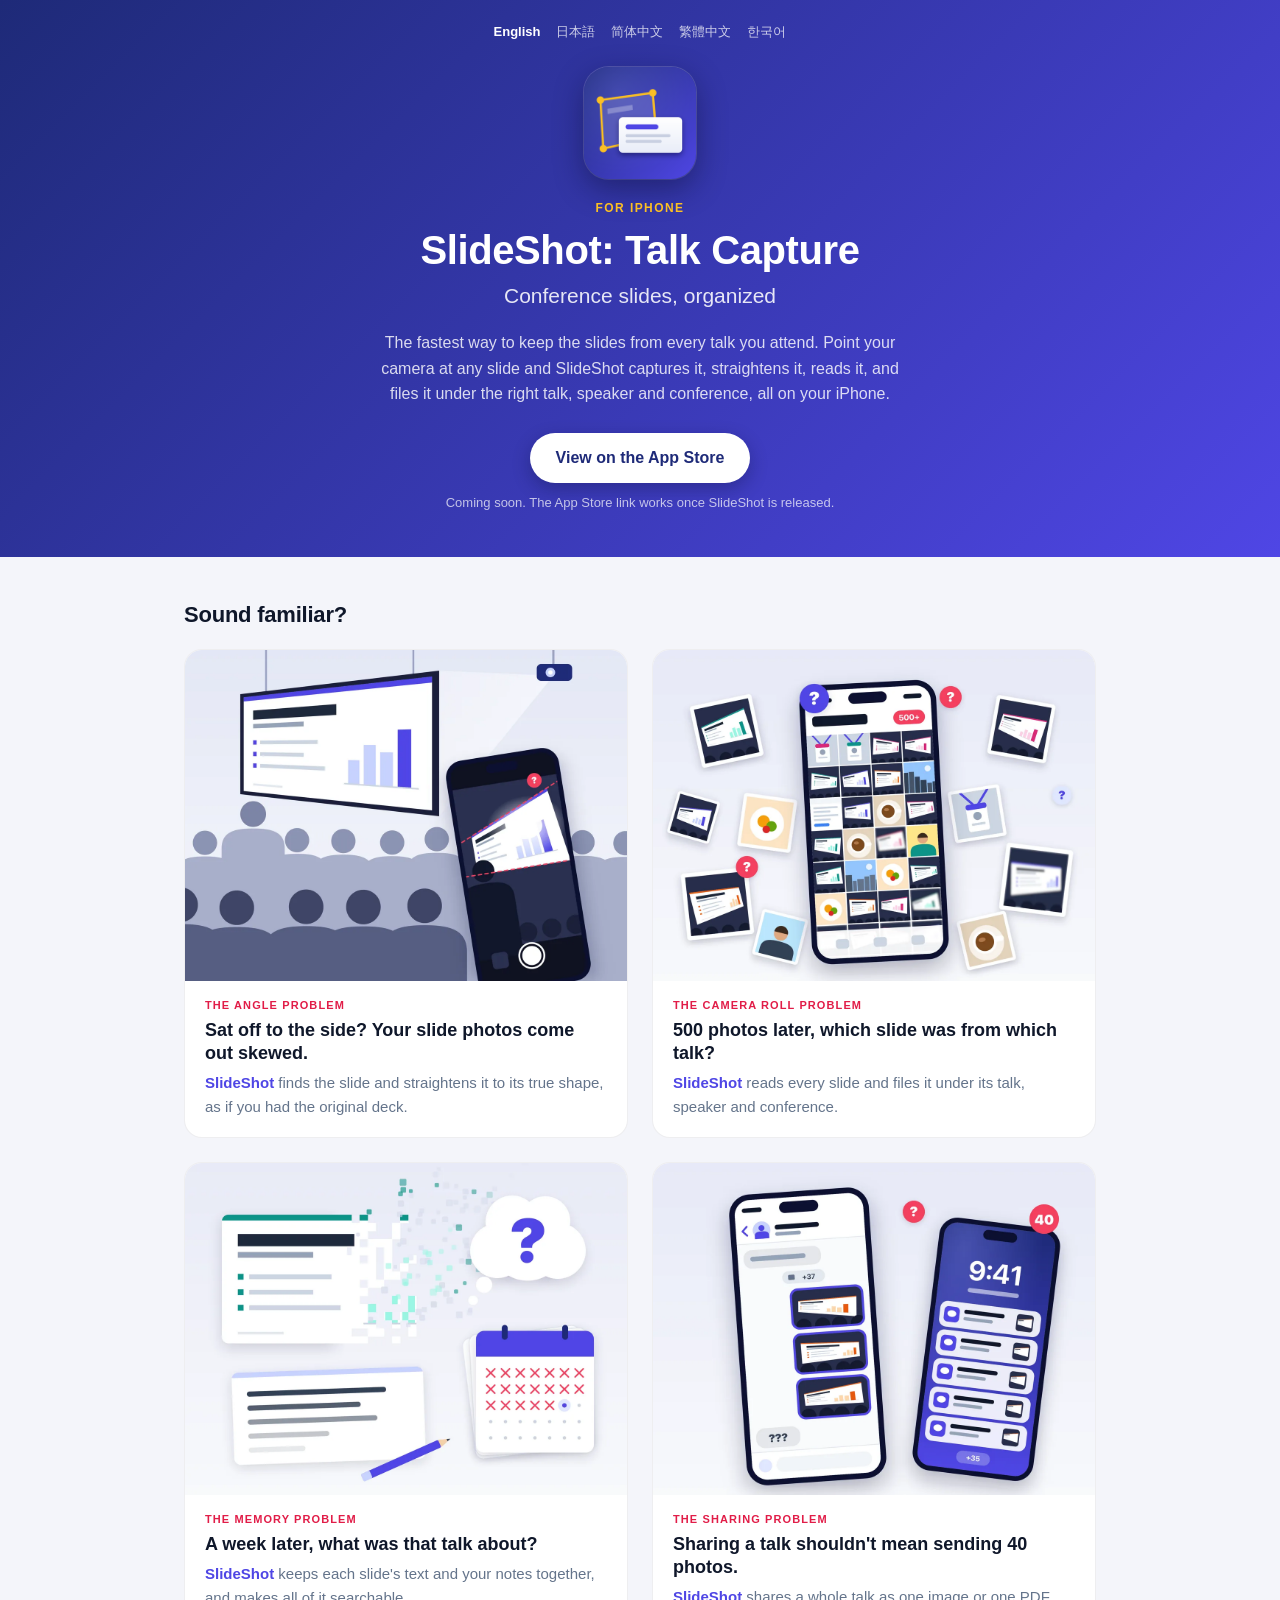
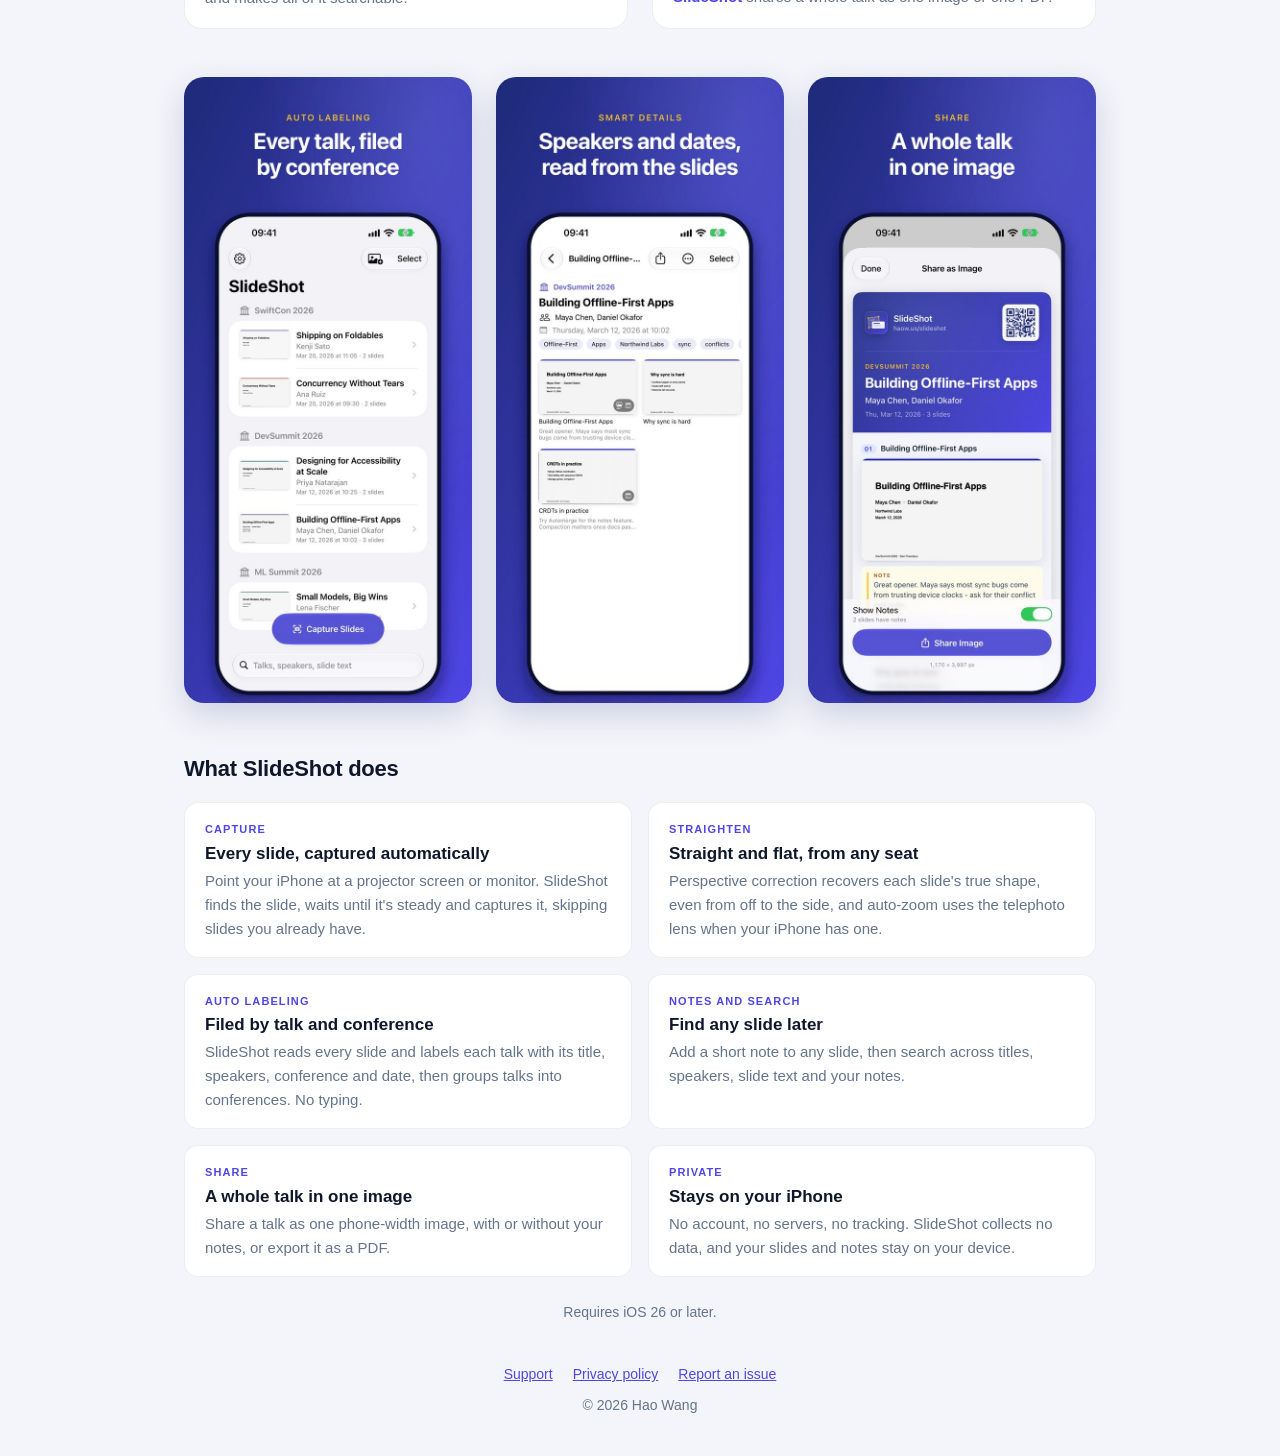
==== commit cd46a70a: "Open the landing pages with "Sound familiar?" The four problem cards now come right under the header" ====
--- a/index.html
+++ b/index.html
@@ -15,7 +15,7 @@
 <link rel="alternate" hreflang="x-default" href="https://www.haow.us/slideshot/">
 <link rel="icon" type="image/png" href="images/icon.png">
 <link rel="apple-touch-icon" href="images/icon.png">
-<link rel="stylesheet" href="home.css">
+<link rel="stylesheet" href="home.css?v=2">
 <meta property="og:type" content="website">
 <meta property="og:locale" content="en_US">
 <meta property="og:title" content="SlideShot: Talk Capture">
@@ -47,19 +47,10 @@
 </header>
 
 <main>
-  <ul class="shots" aria-label="Screenshots">
-    <li><img src="images/library.jpg" width="600" height="1304" loading="lazy"
-      alt="The SlideShot library, with talks grouped under SwiftCon 2026, DevSummit 2026 and ML Summit 2026"></li>
-    <li><img src="images/talk.jpg" width="600" height="1304" loading="lazy"
-      alt="A talk page showing its title, speakers, date and slides, all read from the slides"></li>
-    <li><img src="images/share.jpg" width="600" height="1304" loading="lazy"
-      alt="Sharing a whole talk as one long image, with notes"></li>
-  </ul>
-
   <h2>Sound familiar?</h2>
   <ul class="problems">
     <li>
-      <img src="images/why-angle.webp" width="1200" height="900" loading="lazy"
+      <img src="images/why-angle.webp" width="1200" height="900"
         alt="A phone held up from a side seat in a talk. Its photo of the slide is skewed, washed out by glare and partly blocked by the head in front.">
       <div class="body">
         <p class="tag">The angle problem</p>
@@ -68,7 +59,7 @@
       </div>
     </li>
     <li>
-      <img src="images/why-camera-roll.webp" width="1200" height="900" loading="lazy"
+      <img src="images/why-camera-roll.webp" width="1200" height="900"
         alt="A camera roll with more than 500 photos: slides from different talks mixed with food, selfies, coffee and conference badges.">
       <div class="body">
         <p class="tag">The camera roll problem</p>
@@ -94,6 +85,15 @@
         <p class="fix"><strong>SlideShot</strong> shares a whole talk as one image or one PDF.</p>
       </div>
     </li>
+  </ul>
+
+  <ul class="shots" aria-label="Screenshots">
+    <li><img src="images/library.jpg" width="600" height="1304" loading="lazy"
+      alt="The SlideShot library, with talks grouped under SwiftCon 2026, DevSummit 2026 and ML Summit 2026"></li>
+    <li><img src="images/talk.jpg" width="600" height="1304" loading="lazy"
+      alt="A talk page showing its title, speakers, date and slides, all read from the slides"></li>
+    <li><img src="images/share.jpg" width="600" height="1304" loading="lazy"
+      alt="Sharing a whole talk as one long image, with notes"></li>
   </ul>
 
   <h2>What SlideShot does</h2>
